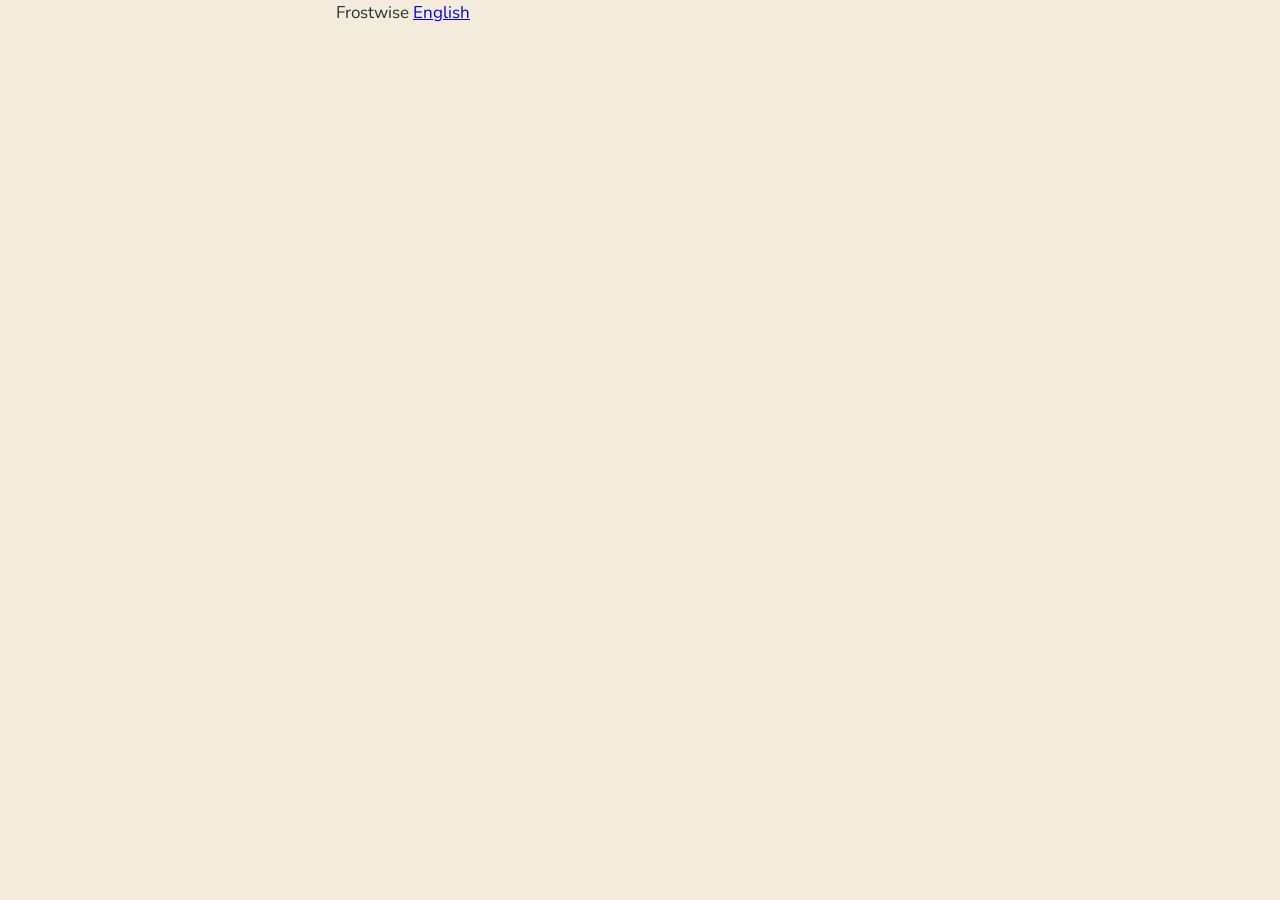
==== ru/index.html @ 3c808736 "feat: page skeleton in English and Russian, with checks Co-Authored-By: Claude Opus 5.5 <noreply@ant" ====
<!doctype html>
<html lang="ru">
  <head>
    <meta charset="utf-8">
    <meta name="viewport" content="width=device-width, initial-scale=1">
    <title>Frostwise</title>
    <link rel="alternate" hreflang="en" href="https://frostwise.app/">
    <link rel="alternate" hreflang="ru" href="https://frostwise.app/ru/">
    <link rel="alternate" hreflang="x-default" href="https://frostwise.app/">
    <link rel="stylesheet" href="/styles.css">
  </head>
  <body>
    <header class="hero">
      <div class="wrap">
        <nav class="bar">
          <span class="wordmark">Frostwise</span>
          <a class="lang" href="/">English</a>
        </nav>
      </div>
    </header>
    <main class="wrap">
      <section id="what"></section>
      <section id="beta"></section>
      <section id="signup"></section>
      <section id="data"></section>
    </main>
    <footer class="wrap"></footer>
  </body>
</html>
---- styles.css ----
/* Values from the app's Warm Garden tokens (src/theme/tokens.ts in dvovna/garden-planner). */
:root {
  --cream: #f3ecdd;
  --paper: #fbf7ee;
  --hairline: #dccfb4;
  --hairline-soft: #e8ddc6;
  --outline-strong: #8e7b55;
  --ink: #26332a;
  --ink-muted: #5e665a;
  --ink-soft: #6b6a5c;
  --eyebrow: #7a5c34;
  --forest: #2f4a34;
  --forest-text: #f3ecdd;
  --forest-text-muted: #cfd8c6;
  --butter: #f2d9a0;
  --hint-good: #e1e8d6;
  --target: 48px;
  --gutter: 16px;
  --radius: 16px;
}

@font-face {
  font-family: Lora;
  font-weight: 600;
  font-display: swap;
  src: url('fonts/Lora-SemiBold.ttf') format('truetype');
}
@font-face {
  font-family: Lora;
  font-weight: 500;
  font-style: italic;
  font-display: swap;
  src: url('fonts/Lora-MediumItalic.ttf') format('truetype');
}
@font-face {
  font-family: Nunito;
  font-weight: 400;
  font-display: swap;
  src: url('fonts/Nunito-Regular.ttf') format('truetype');
}
@font-face {
  font-family: Nunito;
  font-weight: 700;
  font-display: swap;
  src: url('fonts/Nunito-Bold.ttf') format('truetype');
}
@font-face {
  font-family: Nunito;
  font-weight: 800;
  font-display: swap;
  src: url('fonts/Nunito-ExtraBold.ttf') format('truetype');
}

*,
*::before,
*::after {
  box-sizing: border-box;
}

body {
  margin: 0;
  background: var(--cream);
  color: var(--ink);
  font-family: Nunito, system-ui, sans-serif;
  font-size: 17px;
  line-height: 1.5;
}

.wrap {
  max-width: 640px;
  margin: 0 auto;
  padding: 0 var(--gutter);
}
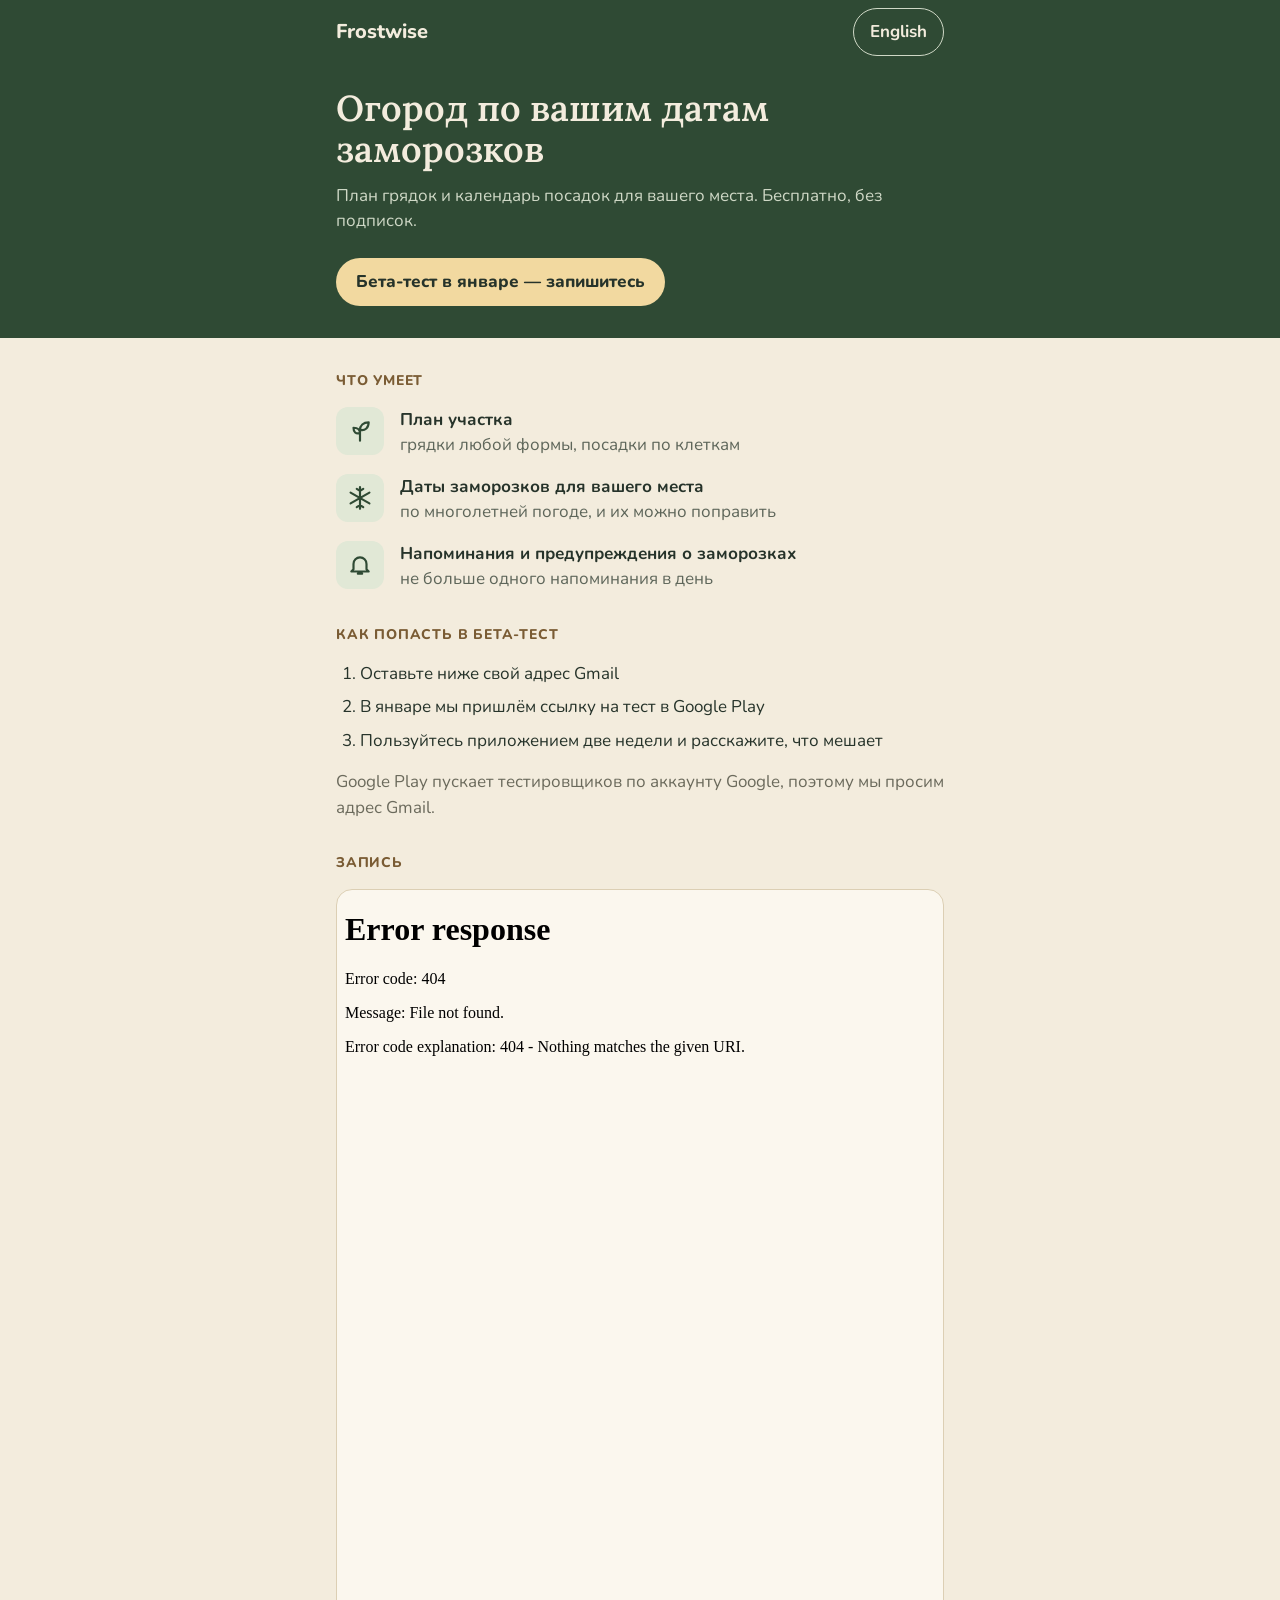
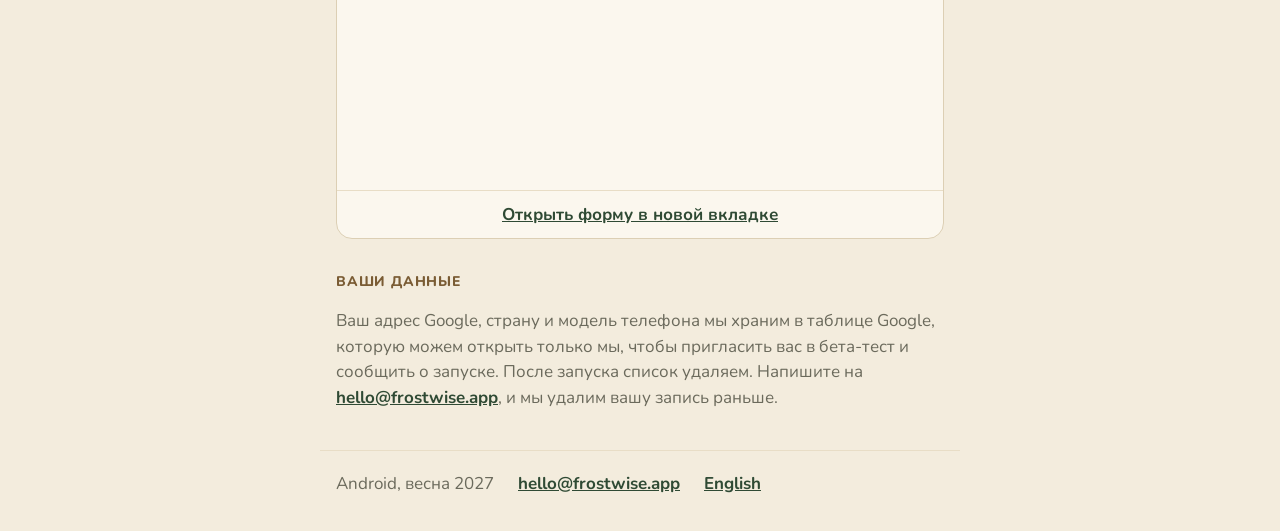
==== commit 378f2e5a: "feat: copy and layout of the waitlist page in both languages Co-Authored-By: Claude Opus 5.5 <norepl" ====
--- a/ru/index.html
+++ b/ru/index.html
@@ -3,10 +3,18 @@
   <head>
     <meta charset="utf-8">
     <meta name="viewport" content="width=device-width, initial-scale=1">
-    <title>Frostwise</title>
+    <title>Frostwise — огород по вашим датам заморозков</title>
+    <meta name="description" content="План грядок и календарь посадок для вашего места. Бесплатно, без подписок. Бета-тест на Android в январе.">
+    <meta property="og:type" content="website">
+    <meta property="og:url" content="https://frostwise.app/ru/">
+    <meta property="og:title" content="Frostwise — огород по вашим датам заморозков">
+    <meta property="og:description" content="План грядок и календарь посадок для вашего места. Бесплатно, без подписок. Бета-тест на Android в январе.">
+    <meta property="og:image" content="https://frostwise.app/og.png">
+    <meta property="og:locale" content="ru_RU">
     <link rel="alternate" hreflang="en" href="https://frostwise.app/">
     <link rel="alternate" hreflang="ru" href="https://frostwise.app/ru/">
     <link rel="alternate" hreflang="x-default" href="https://frostwise.app/">
+    <link rel="icon" href="/icon.svg" type="image/svg+xml">
     <link rel="stylesheet" href="/styles.css">
   </head>
   <body>
@@ -14,16 +22,56 @@
       <div class="wrap">
         <nav class="bar">
           <span class="wordmark">Frostwise</span>
-          <a class="lang" href="/">English</a>
+          <a class="lang" href="/" hreflang="en" lang="en">English</a>
         </nav>
+        <h1>Огород по вашим датам заморозков</h1>
+        <p class="lead">План грядок и календарь посадок для вашего места. Бесплатно, без подписок.</p>
+        <a class="chip" href="#signup">Бета-тест в январе — запишитесь</a>
       </div>
     </header>
     <main class="wrap">
-      <section id="what"></section>
-      <section id="beta"></section>
-      <section id="signup"></section>
-      <section id="data"></section>
+      <section id="what">
+        <h2 class="eyebrow">Что умеет</h2>
+        <ul class="points">
+          <li class="point">
+            <span class="tile" aria-hidden="true"><svg viewBox="0 0 24 24"><path d="M12 21V11M12 11c0-4 3-7 8-7 0 5-3 8-8 7Zm0 3c0-3-2-5-6-5 0 4 2 6 6 5Z"/></svg></span>
+            <p><strong>План участка</strong> грядки любой формы, посадки по клеткам</p>
+          </li>
+          <li class="point">
+            <span class="tile" aria-hidden="true"><svg viewBox="0 0 24 24"><path d="M12 2v20M3.3 7l17.4 10M3.3 17l17.4-10M9 3.5l3 2 3-2M9 20.5l3-2 3 2"/></svg></span>
+            <p><strong>Даты заморозков для вашего места</strong> по многолетней погоде, и их можно поправить</p>
+          </li>
+          <li class="point">
+            <span class="tile" aria-hidden="true"><svg viewBox="0 0 24 24"><path d="M6 16V11a6 6 0 0 1 12 0v5l2 2H4l2-2Zm4 4h4"/></svg></span>
+            <p><strong>Напоминания и предупреждения о заморозках</strong> не больше одного напоминания в день</p>
+          </li>
+        </ul>
+      </section>
+      <section id="beta">
+        <h2 class="eyebrow">Как попасть в бета-тест</h2>
+        <ol class="steps">
+          <li>Оставьте ниже свой адрес Gmail</li>
+          <li>В январе мы пришлём ссылку на тест в Google Play</li>
+          <li>Пользуйтесь приложением две недели и расскажите, что мешает</li>
+        </ol>
+        <p class="note">Google Play пускает тестировщиков по аккаунту Google, поэтому мы просим адрес Gmail.</p>
+      </section>
+      <section id="signup">
+        <h2 class="eyebrow">Запись</h2>
+        <div class="form">
+          <iframe class="form-frame" src="FORM_URL_RU?embedded=true" title="Форма записи" loading="lazy"></iframe>
+          <a class="form-link" href="FORM_URL_RU" target="_blank" rel="noopener">Открыть форму в новой вкладке</a>
+        </div>
+      </section>
+      <section id="data">
+        <h2 class="eyebrow">Ваши данные</h2>
+        <p class="note">Ваш адрес Google, страну и модель телефона мы храним в таблице Google, которую можем открыть только мы, чтобы пригласить вас в бета-тест и сообщить о запуске. После запуска список удаляем. Напишите на <a href="mailto:hello@frostwise.app">hello@frostwise.app</a>, и мы удалим вашу запись раньше.</p>
+      </section>
     </main>
-    <footer class="wrap"></footer>
+    <footer class="wrap foot">
+      <span>Android, весна 2027</span>
+      <a href="mailto:hello@frostwise.app">hello@frostwise.app</a>
+      <a href="/" hreflang="en" lang="en">English</a>
+    </footer>
   </body>
 </html>
--- a/styles.css
+++ b/styles.css
@@ -26,13 +26,6 @@
   src: url('fonts/Lora-SemiBold.ttf') format('truetype');
 }
 @font-face {
-  font-family: Lora;
-  font-weight: 500;
-  font-style: italic;
-  font-display: swap;
-  src: url('fonts/Lora-MediumItalic.ttf') format('truetype');
-}
-@font-face {
   font-family: Nunito;
   font-weight: 400;
   font-display: swap;
@@ -64,6 +57,9 @@
   font-family: Nunito, system-ui, sans-serif;
   font-size: 17px;
   line-height: 1.5;
+  /* At the largest font a long Russian word is wider than a phone's column. */
+  overflow-wrap: anywhere;
+  hyphens: auto;
 }
 
 .wrap {
@@ -71,3 +67,183 @@
   margin: 0 auto;
   padding: 0 var(--gutter);
 }
+
+a {
+  color: var(--forest);
+  font-weight: 700;
+}
+
+/* Header */
+
+.hero {
+  background: var(--forest);
+  color: var(--forest-text);
+  padding-bottom: 32px;
+}
+
+.bar {
+  display: flex;
+  flex-wrap: wrap;
+  align-items: center;
+  justify-content: space-between;
+  gap: 8px;
+  padding: 8px 0;
+}
+
+.wordmark {
+  font-weight: 800;
+  font-size: 20px;
+}
+
+.lang {
+  display: inline-flex;
+  align-items: center;
+  min-height: var(--target);
+  padding: 0 16px;
+  border: 1px solid var(--forest-text-muted);
+  border-radius: 24px;
+  color: var(--forest-text);
+  text-decoration: none;
+}
+
+h1 {
+  font-family: Lora, Georgia, serif;
+  font-weight: 600;
+  font-size: 36px;
+  line-height: 1.15;
+  margin: 24px 0 12px;
+}
+
+.lead {
+  color: var(--forest-text-muted);
+  margin: 0 0 24px;
+}
+
+.chip {
+  display: inline-flex;
+  align-items: center;
+  min-height: var(--target);
+  padding: 8px 20px;
+  border-radius: 24px;
+  background: var(--butter);
+  color: var(--ink);
+  font-weight: 800;
+  text-decoration: none;
+}
+
+/* Sections */
+
+section {
+  padding-top: 32px;
+}
+
+.eyebrow {
+  margin: 0 0 16px;
+  font-size: 14px;
+  font-weight: 800;
+  letter-spacing: 0.8px;
+  text-transform: uppercase;
+  color: var(--eyebrow);
+}
+
+.points {
+  list-style: none;
+  margin: 0;
+  padding: 0;
+  display: grid;
+  grid-template-columns: minmax(0, 1fr);
+  gap: 16px;
+}
+
+.point {
+  display: flex;
+  gap: 16px;
+  align-items: flex-start;
+}
+
+.point p {
+  min-width: 0;
+  margin: 0;
+  color: var(--ink-muted);
+}
+
+.point strong {
+  display: block;
+  color: var(--ink);
+}
+
+.tile {
+  flex: 0 0 48px;
+  height: 48px;
+  border-radius: 12px;
+  background: var(--hint-good);
+  display: flex;
+  align-items: center;
+  justify-content: center;
+}
+
+.tile svg {
+  width: 26px;
+  height: 26px;
+  fill: none;
+  stroke: var(--forest);
+  stroke-width: 2;
+  stroke-linecap: round;
+  stroke-linejoin: round;
+}
+
+.steps {
+  margin: 0 0 16px;
+  padding-left: 24px;
+  display: grid;
+  gap: 8px;
+}
+
+.note {
+  margin: 0;
+  color: var(--ink-soft);
+}
+
+.form {
+  background: var(--paper);
+  border: 1px solid var(--hairline);
+  border-radius: var(--radius);
+  overflow: hidden;
+}
+
+.form-frame {
+  display: block;
+  width: 100%;
+  height: 900px;
+  border: 0;
+}
+
+.form-link {
+  display: flex;
+  align-items: center;
+  justify-content: center;
+  min-height: var(--target);
+  padding: 8px 16px;
+  border-top: 1px solid var(--hairline-soft);
+  text-align: center;
+}
+
+/* Footer */
+
+.foot {
+  display: flex;
+  flex-wrap: wrap;
+  align-items: center;
+  gap: 8px 24px;
+  margin-top: 40px;
+  padding-top: 8px;
+  padding-bottom: 24px;
+  border-top: 1px solid var(--hairline-soft);
+  color: var(--ink-soft);
+}
+
+.foot a {
+  display: inline-flex;
+  align-items: center;
+  min-height: var(--target);
+}
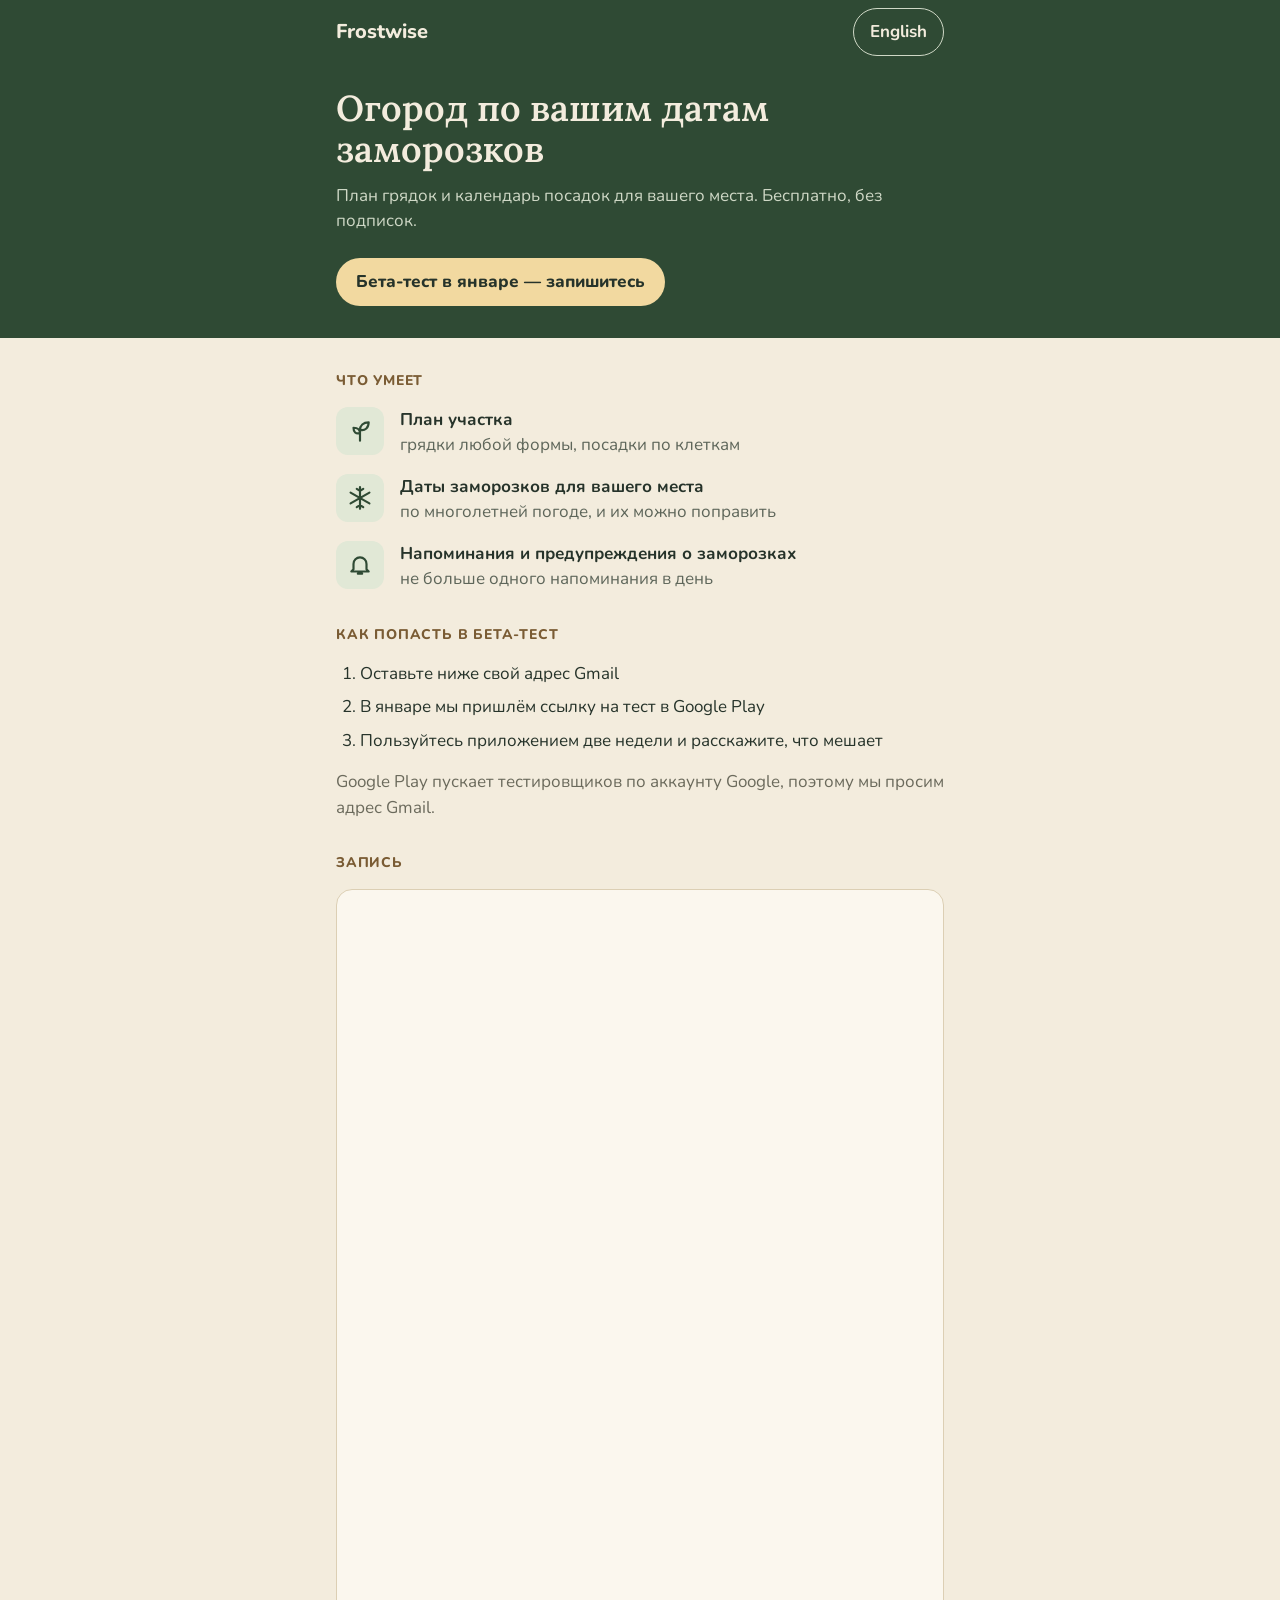
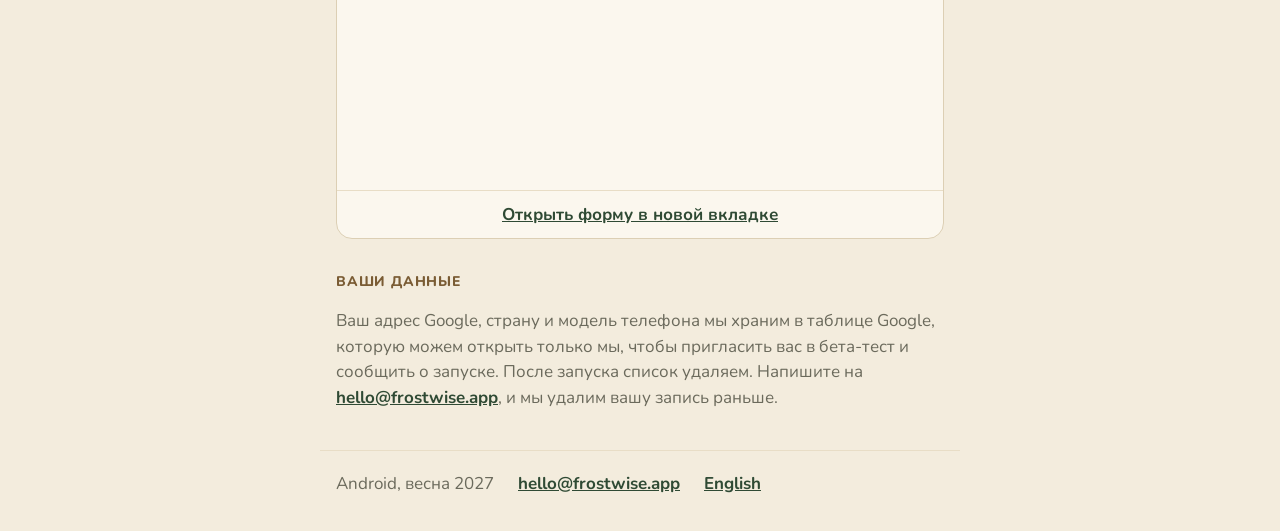
==== commit 2a46f41e: "feat: link the English and Russian sign-up forms Co-Authored-By: Claude Opus 5.5 <noreply@anthropic." ====
--- a/ru/index.html
+++ b/ru/index.html
@@ -59,8 +59,8 @@
       <section id="signup">
         <h2 class="eyebrow">Запись</h2>
         <div class="form">
-          <iframe class="form-frame" src="FORM_URL_RU?embedded=true" title="Форма записи" loading="lazy"></iframe>
-          <a class="form-link" href="FORM_URL_RU" target="_blank" rel="noopener">Открыть форму в новой вкладке</a>
+          <iframe class="form-frame" src="https://docs.google.com/forms/d/e/1FAIpQLSenQcG1S4xHIgITK16zReEzcNjp5z9NIffepPU142SHzd40rg/viewform?embedded=true" title="Форма записи" loading="lazy"></iframe>
+          <a class="form-link" href="https://docs.google.com/forms/d/e/1FAIpQLSenQcG1S4xHIgITK16zReEzcNjp5z9NIffepPU142SHzd40rg/viewform" target="_blank" rel="noopener">Открыть форму в новой вкладке</a>
         </div>
       </section>
       <section id="data">
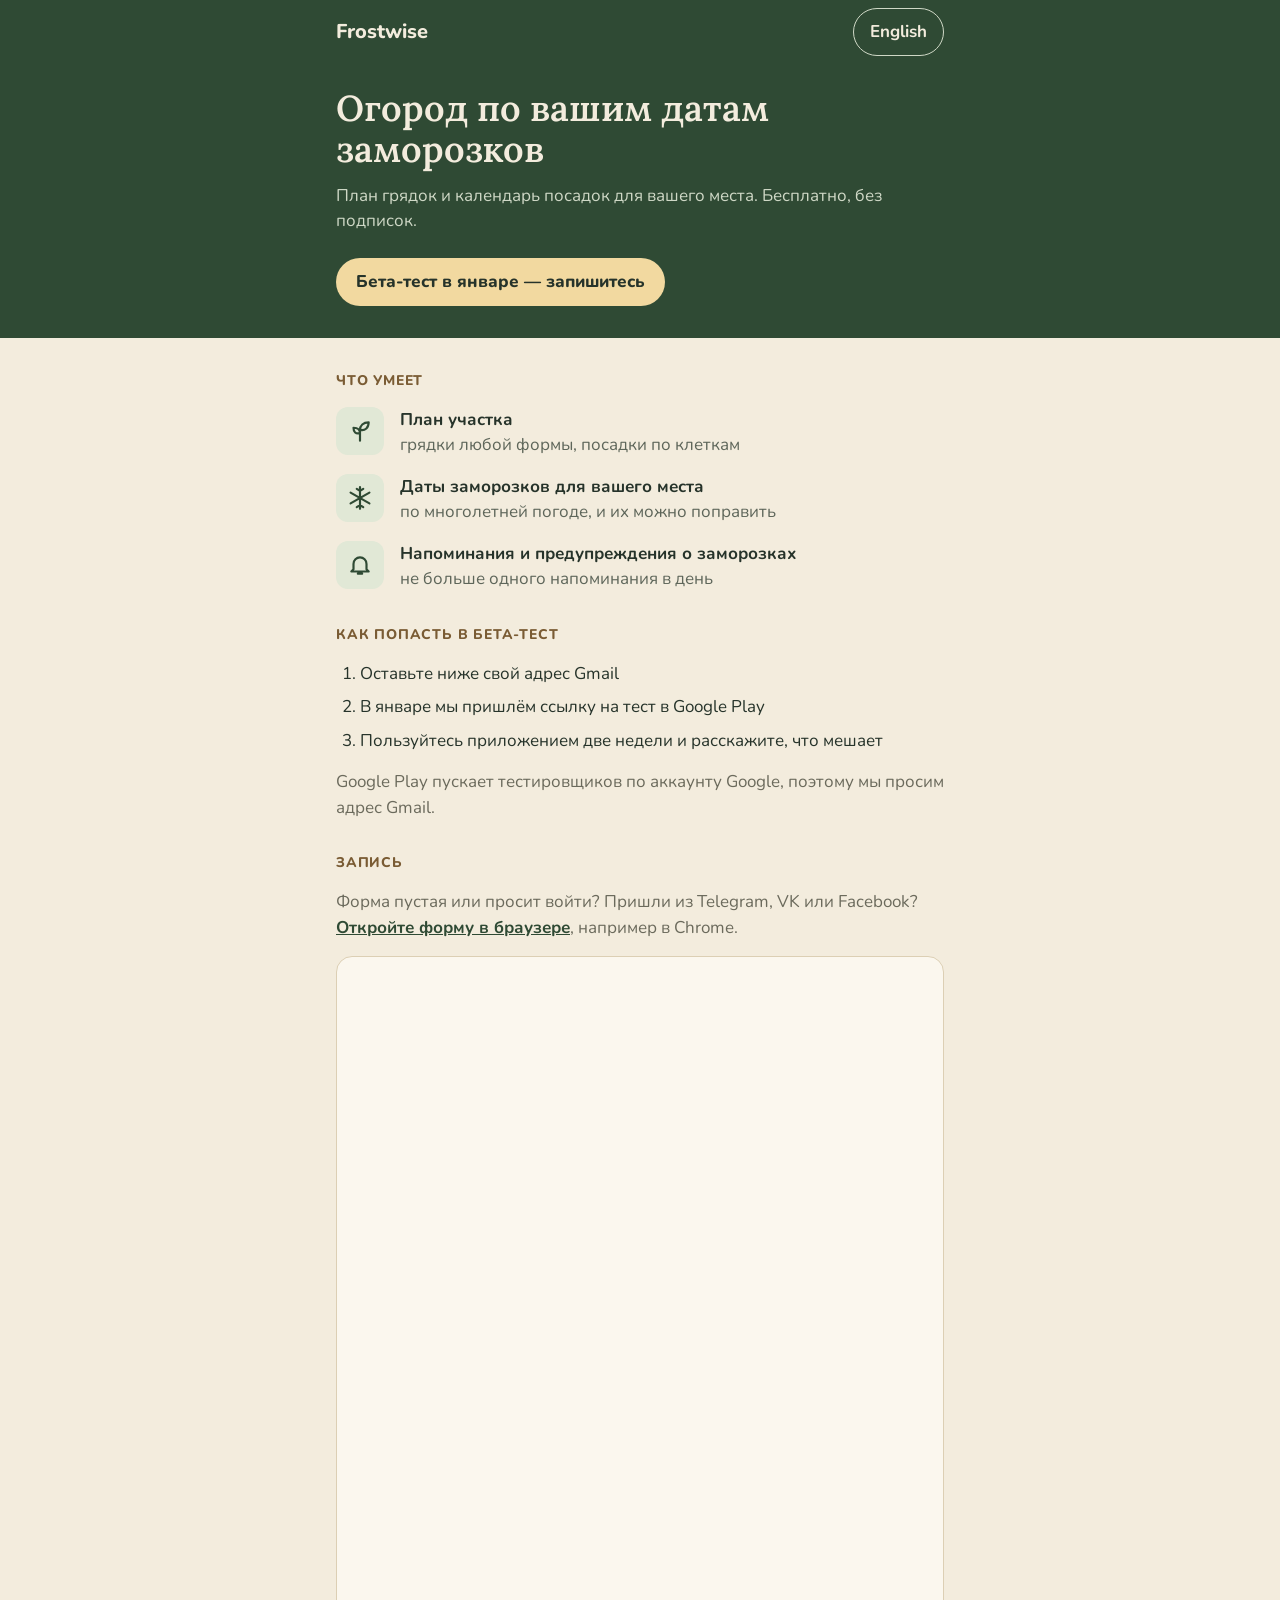
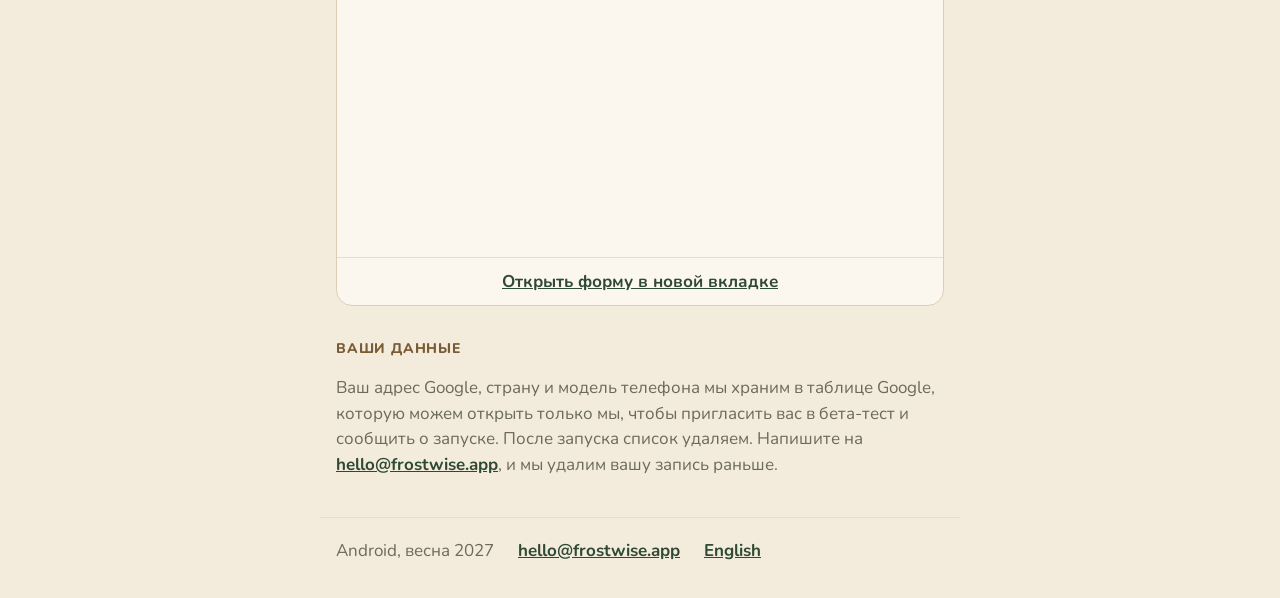
==== commit 0168cbda: "fix: a way to the form above the frame, for in-app browsers and a blocked Google Co-Authored-By: Cla" ====
--- a/ru/index.html
+++ b/ru/index.html
@@ -58,6 +58,7 @@
       </section>
       <section id="signup">
         <h2 class="eyebrow">Запись</h2>
+        <p class="form-hint">Форма пустая или просит войти? Пришли из Telegram, VK или Facebook? <a class="form-link" href="https://docs.google.com/forms/d/e/1FAIpQLSenQcG1S4xHIgITK16zReEzcNjp5z9NIffepPU142SHzd40rg/viewform" target="_blank" rel="noopener">Откройте форму в браузере</a>, например в Chrome.</p>
         <div class="form">
           <iframe class="form-frame" src="https://docs.google.com/forms/d/e/1FAIpQLSenQcG1S4xHIgITK16zReEzcNjp5z9NIffepPU142SHzd40rg/viewform?embedded=true" title="Форма записи" loading="lazy"></iframe>
           <a class="form-link" href="https://docs.google.com/forms/d/e/1FAIpQLSenQcG1S4xHIgITK16zReEzcNjp5z9NIffepPU142SHzd40rg/viewform" target="_blank" rel="noopener">Открыть форму в новой вкладке</a>
--- a/styles.css
+++ b/styles.css
@@ -228,6 +228,19 @@
   text-align: center;
 }
 
+.form-hint {
+  margin: 0 0 16px;
+  color: var(--ink-soft);
+}
+
+/* An inline link in a sentence, not the bar under the frame. */
+.form-hint .form-link {
+  display: inline;
+  min-height: 0;
+  padding: 0;
+  border: 0;
+}
+
 /* Footer */
 
 .foot {
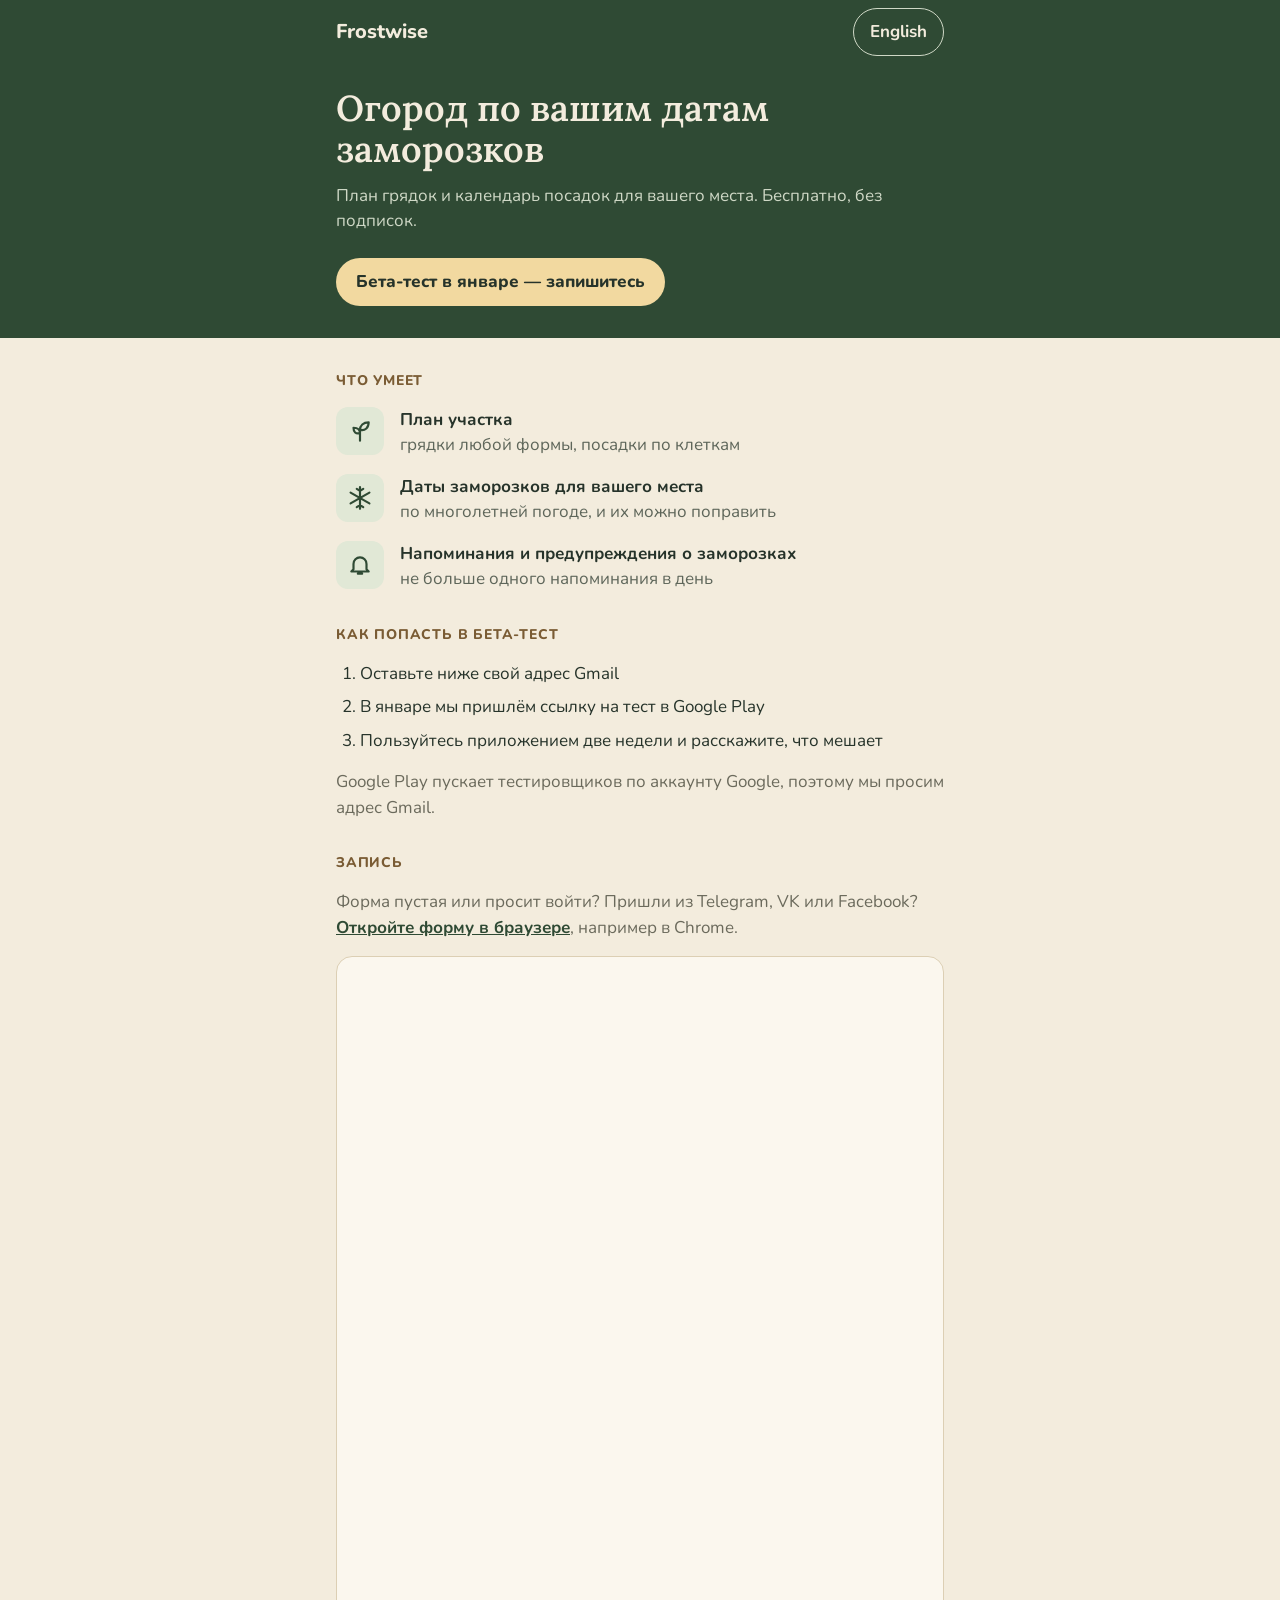
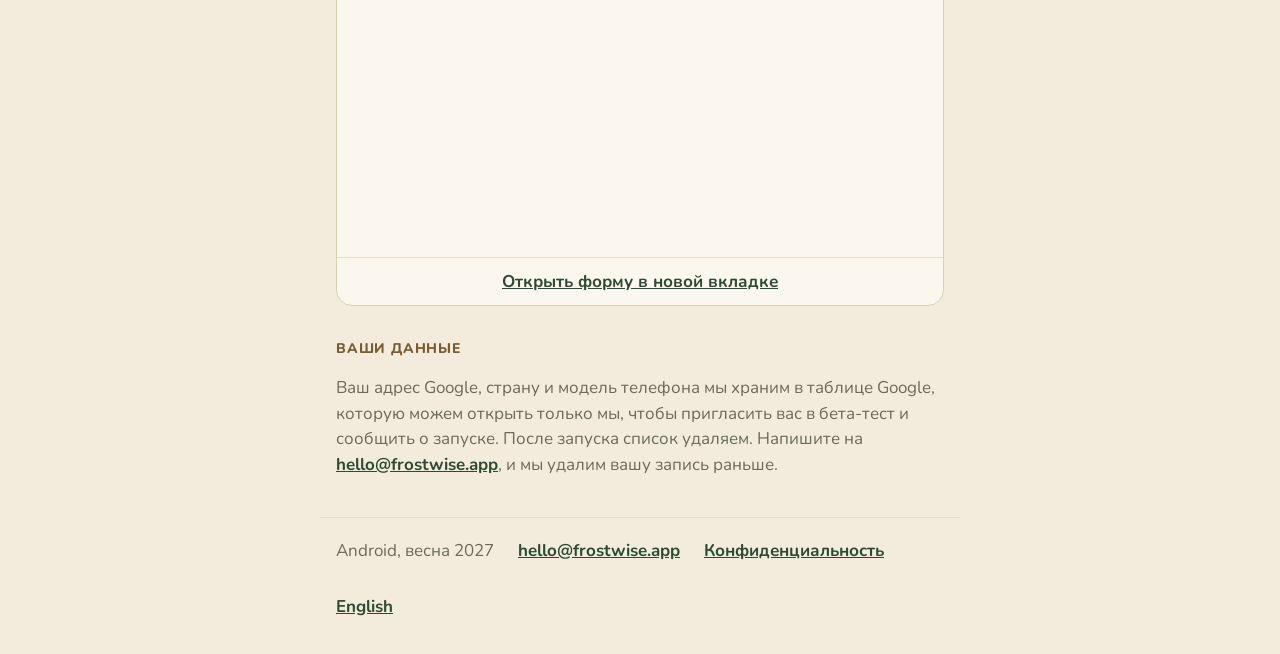
==== commit 2c906bbc: "feat: link the privacy policy from both footers Co-Authored-By: Claude Opus 5.5 <noreply@anthropic.c" ====
--- a/ru/index.html
+++ b/ru/index.html
@@ -72,6 +72,7 @@
     <footer class="wrap foot">
       <span>Android, весна 2027</span>
       <a href="mailto:hello@frostwise.app">hello@frostwise.app</a>
+      <a href="/ru/privacy/">Конфиденциальность</a>
       <a href="/" hreflang="en" lang="en">English</a>
     </footer>
   </body>
